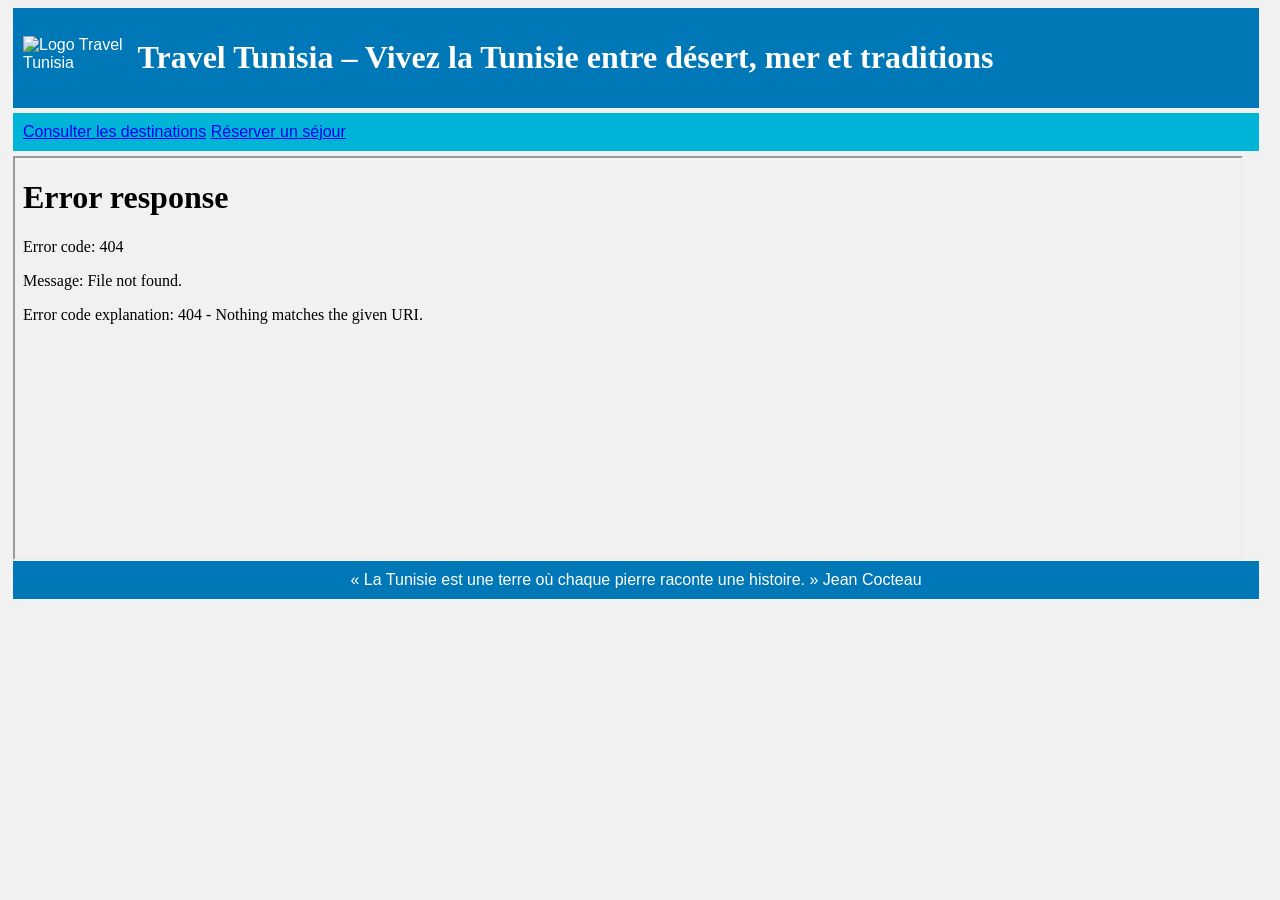
==== index.html @ 93fa7b64 "Initial commit" ====
<!DOCTYPE html>
<html lang="fr">
<head>
    <meta charset="UTF-8">
    <title>Travel Tunisia</title>
    <link rel="stylesheet" href="mesStyles.css">
</head>

<body>

    <header>
        <img src="logo.png" alt="Logo Travel Tunisia"> <h1>Travel Tunisia – Vivez la Tunisie entre désert, mer et traditions</h1> </header>

    <nav>
        <a href="destinations.html" target="contenu">Consulter les destinations</a> 
        <a href="sejour.php" target="contenu">Réserver un séjour</a> </nav>

    <main>
        <iframe src="destinations.html" name="contenu" width="100%" height="600px"></iframe>
    </main>

    <footer>
        « La Tunisie est une terre où chaque pierre raconte une histoire. » Jean Cocteau </footer>

</body>
</html>
---- mesStyles.css ----
body {
  font-family: "Segoe UI", Arial, sans-serif;
  color: #333333;          /* Texte sombre */
  background-color: #f1f1f1; /* Fond clair */
}

header {
  width: 97%;
  margin: 5px;
  background-color: #0077b6;   /* Bleu principal */
  color: white;
  padding: 10px;
}

header img {
  width: 100px;
  margin-right: 10px;
  display: inline-block;
}

header h1 {
	font-family: cursive;
  margin-right: 10px;
  display: inline-block;
}

nav {
  width: 97%;
  margin: 5px;
  background-color: #00b4d8;   /* Bleu clair */
  padding: 10px;
}

main {
  width: 97%;
  margin: 5px;
  height: 400px;
  margin-left: 5px;
}

main iframe {
  width: 100%;
	height: 400px;
}

footer {
  width: 97%;
  margin: 5px;
  background-color: #0077b6;   /* Bleu principal */
  color: white;
  padding: 10px;
  text-align: center;
}
label{
			display: inline-block;
			width: 250px; 
			font-weight: bold;
			margin-bottom: 10px;
		}
		fieldset{
			width: 80%;
		}
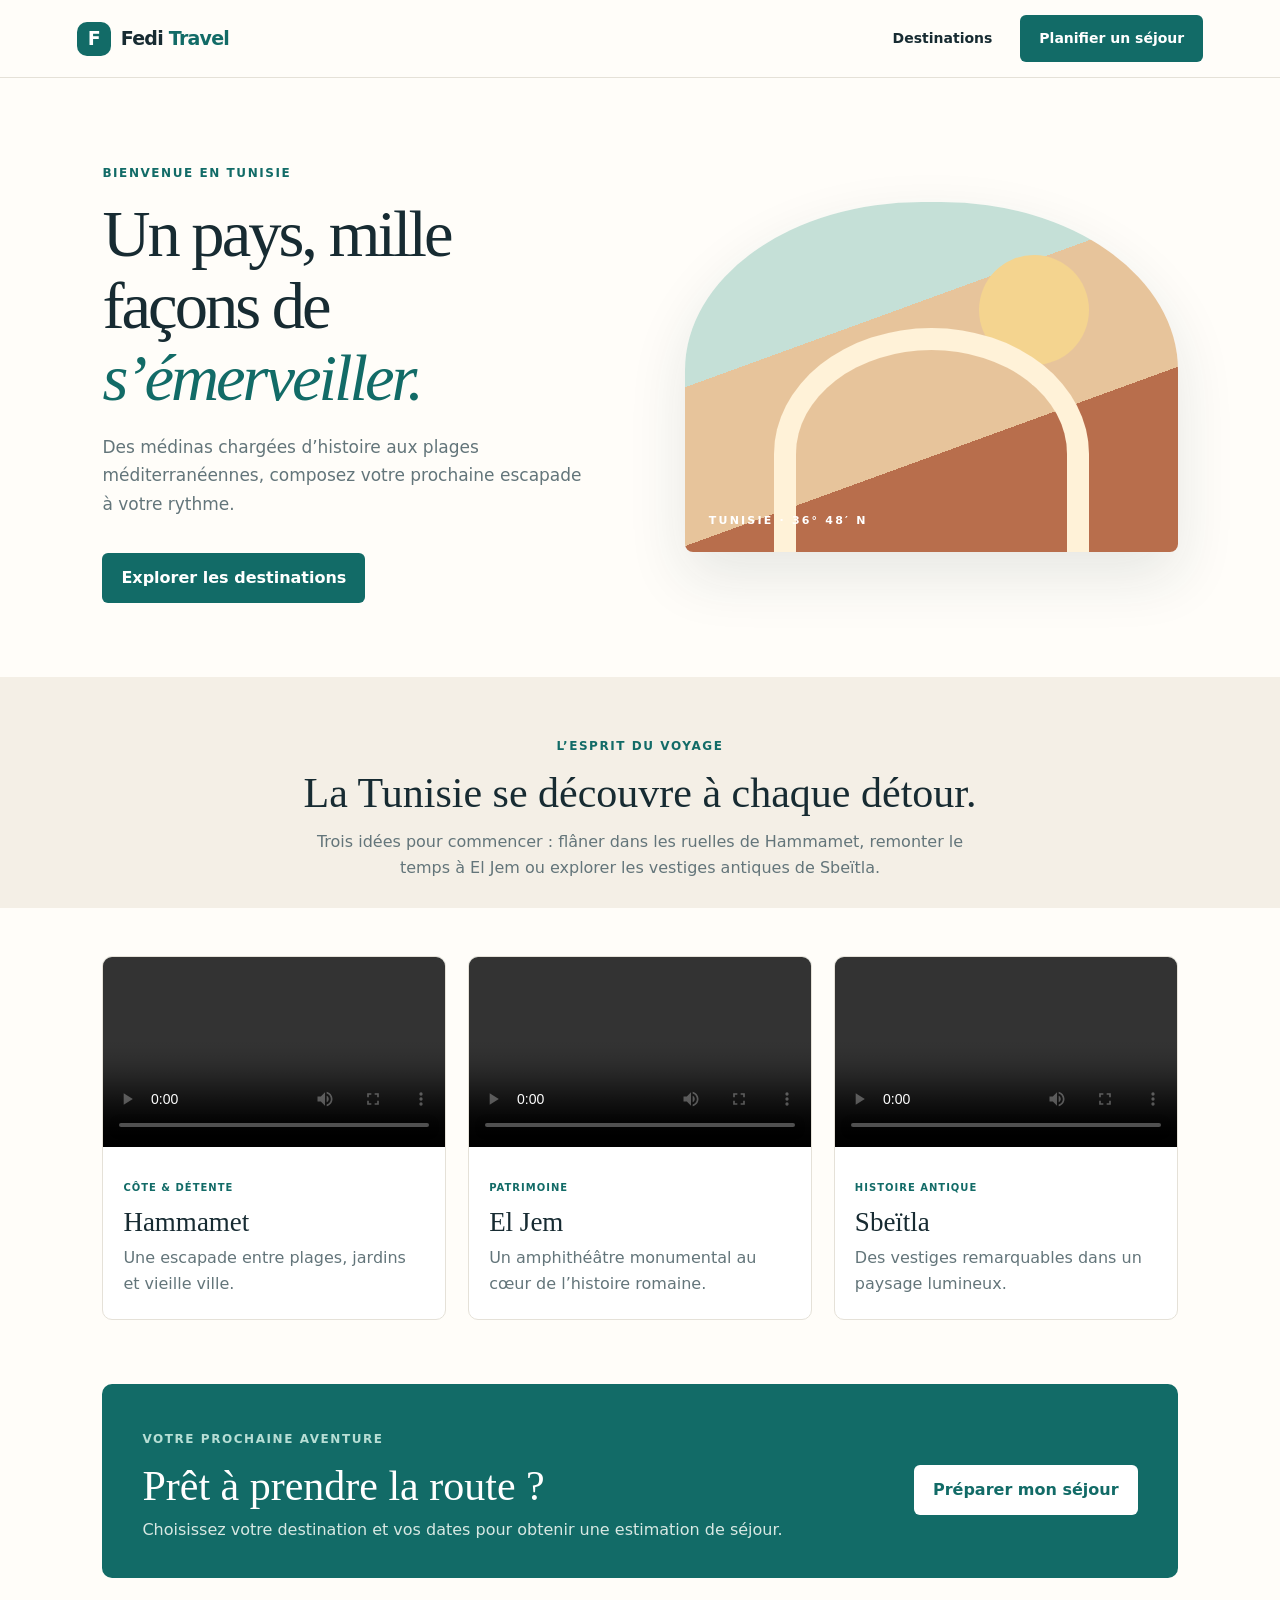
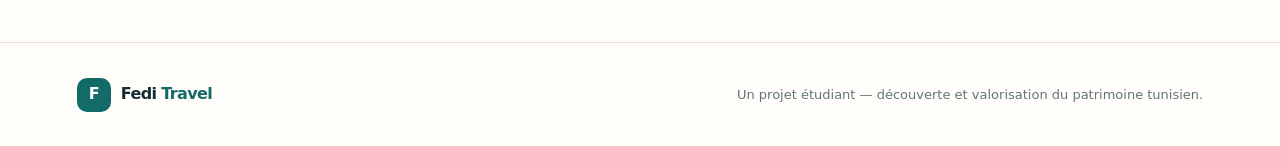
==== commit 66804f13: "Build responsive Fedi Travel website and working demo booking flow" ====
--- a/index.html
+++ b/index.html
@@ -1,26 +1,21 @@
-<!DOCTYPE html>
+<!doctype html>
 <html lang="fr">
 <head>
-    <meta charset="UTF-8">
-    <title>Travel Tunisia</title>
-    <link rel="stylesheet" href="mesStyles.css">
+  <meta charset="utf-8"><meta name="viewport" content="width=device-width, initial-scale=1">
+  <meta name="description" content="Découvrez la Tunisie autrement : destinations, patrimoine et séjours sur mesure.">
+  <title>Fedi Travel — Explorez la Tunisie</title><link rel="stylesheet" href="mesStyles.css">
 </head>
-
 <body>
-
-    <header>
-        <img src="logo.png" alt="Logo Travel Tunisia"> <h1>Travel Tunisia – Vivez la Tunisie entre désert, mer et traditions</h1> </header>
-
-    <nav>
-        <a href="destinations.html" target="contenu">Consulter les destinations</a> 
-        <a href="sejour.php" target="contenu">Réserver un séjour</a> </nav>
-
-    <main>
-        <iframe src="destinations.html" name="contenu" width="100%" height="600px"></iframe>
-    </main>
-
-    <footer>
-        « La Tunisie est une terre où chaque pierre raconte une histoire. » Jean Cocteau </footer>
-
-</body>
-</html>+<header class="site-header"><a class="brand" href="index.html"><span class="brand-mark">F</span><span>Fedi <b>Travel</b></span></a><nav aria-label="Navigation principale"><a href="destination.html">Destinations</a><a href="sejour.html" class="nav-cta">Planifier un séjour</a></nav></header>
+<main>
+<section class="hero"><div class="hero-copy"><p class="eyebrow">Bienvenue en Tunisie</p><h1>Un pays, mille façons de <em>s’émerveiller.</em></h1><p>Des médinas chargées d’histoire aux plages méditerranéennes, composez votre prochaine escapade à votre rythme.</p><a class="button" href="destination.html">Explorer les destinations</a></div><div class="hero-art" role="img" aria-label="Paysage tunisien, entre mer et désert"><div class="sun"></div><div class="arch"></div><span class="art-label">TUNISIE · 36° 48′ N</span></div></section>
+<section class="intro"><p class="eyebrow">L’esprit du voyage</p><h2>La Tunisie se découvre à chaque détour.</h2><p>Trois idées pour commencer : flâner dans les ruelles de Hammamet, remonter le temps à El Jem ou explorer les vestiges antiques de Sbeïtla.</p></section>
+<section class="destination-grid" aria-label="Destinations à découvrir">
+<article class="place-card"><video controls preload="metadata" playsinline><source src="ham.mp4" type="video/mp4">Votre navigateur ne prend pas en charge la vidéo.</video><div><span class="tag">Côte & détente</span><h3>Hammamet</h3><p>Une escapade entre plages, jardins et vieille ville.</p></div></article>
+<article class="place-card"><video controls preload="metadata" playsinline><source src="jam.mp4" type="video/mp4">Votre navigateur ne prend pas en charge la vidéo.</video><div><span class="tag">Patrimoine</span><h3>El Jem</h3><p>Un amphithéâtre monumental au cœur de l’histoire romaine.</p></div></article>
+<article class="place-card"><video controls preload="metadata" playsinline><source src="sbt.mp4" type="video/mp4">Votre navigateur ne prend pas en charge la vidéo.</video><div><span class="tag">Histoire antique</span><h3>Sbeïtla</h3><p>Des vestiges remarquables dans un paysage lumineux.</p></div></article>
+</section>
+<section class="callout"><div><p class="eyebrow">Votre prochaine aventure</p><h2>Prêt à prendre la route ?</h2><p>Choisissez votre destination et vos dates pour obtenir une estimation de séjour.</p></div><a class="button button-light" href="sejour.html">Préparer mon séjour</a></section>
+</main>
+<footer><a class="brand brand-footer" href="index.html"><span class="brand-mark">F</span><span>Fedi <b>Travel</b></span></a><p>Un projet étudiant — découverte et valorisation du patrimoine tunisien.</p></footer>
+</body></html>
--- a/mesStyles.css
+++ b/mesStyles.css
@@ -1,63 +1 @@
-body {
-  font-family: "Segoe UI", Arial, sans-serif;
-  color: #333333;          /* Texte sombre */
-  background-color: #f1f1f1; /* Fond clair */
-}
-
-header {
-  width: 97%;
-  margin: 5px;
-  background-color: #0077b6;   /* Bleu principal */
-  color: white;
-  padding: 10px;
-}
-
-header img {
-  width: 100px;
-  margin-right: 10px;
-  display: inline-block;
-}
-
-header h1 {
-	font-family: cursive;
-  margin-right: 10px;
-  display: inline-block;
-}
-
-nav {
-  width: 97%;
-  margin: 5px;
-  background-color: #00b4d8;   /* Bleu clair */
-  padding: 10px;
-}
-
-main {
-  width: 97%;
-  margin: 5px;
-  height: 400px;
-  margin-left: 5px;
-}
-
-main iframe {
-  width: 100%;
-	height: 400px;
-}
-
-footer {
-  width: 97%;
-  margin: 5px;
-  background-color: #0077b6;   /* Bleu principal */
-  color: white;
-  padding: 10px;
-  text-align: center;
-}
-label{
-			display: inline-block;
-			width: 250px; 
-			font-weight: bold;
-			margin-bottom: 10px;
-		}
-		fieldset{
-			width: 80%;
-		}
-    +:root{--ink:#172b32;--muted:#63757a;--teal:#126b67;--sand:#f4efe6;--paper:#fffdf9;--line:#e5e1d8;--accent:#d98255}*{box-sizing:border-box}body{margin:0;background:var(--paper);color:var(--ink);font:16px/1.65 Inter,ui-sans-serif,system-ui,-apple-system,"Segoe UI",sans-serif}a{color:inherit;text-decoration:none}.site-header{height:78px;padding:0 max(6vw,24px);display:flex;align-items:center;justify-content:space-between;border-bottom:1px solid var(--line);background:#fffdf9}.brand{display:flex;gap:10px;align-items:center;font-size:19px;font-weight:700;letter-spacing:-.04em}.brand b{color:var(--teal)}.brand-mark{display:grid;place-items:center;width:34px;height:34px;background:var(--teal);color:white;border-radius:10px;font-weight:800}.site-header nav{display:flex;align-items:center;gap:28px;font-size:14px;font-weight:650}.nav-cta,.button{background:var(--teal);color:white;padding:12px 19px;border-radius:6px}.hero{padding:74px max(8vw,24px);display:grid;grid-template-columns:1fr 1fr;gap:7vw;align-items:center;min-height:510px}.hero-copy{max-width:560px}.eyebrow,.tag{color:var(--teal);font-size:12px;font-weight:800;letter-spacing:.13em;text-transform:uppercase}.hero h1,.page-main h1{font-family:Georgia,serif;font-weight:500;font-size:clamp(42px,5.2vw,68px);line-height:1.08;letter-spacing:-.045em;margin:14px 0 20px}.hero h1 em{color:var(--teal);font-weight:400}.hero-copy>p:not(.eyebrow),.lead{color:var(--muted);max-width:540px;font-size:17px}.button{display:inline-block;margin-top:18px;border:0;font:inherit;font-weight:700;cursor:pointer}.hero-art{height:350px;position:relative;overflow:hidden;border-radius:48% 48% 8px 8px;background:linear-gradient(160deg,#c5e0d7 0 35%,#e7c49b 35% 65%,#b86e4c 65%);box-shadow:0 24px 60px #183b351c}.sun{position:absolute;width:110px;height:110px;border-radius:50%;background:#f4d48f;right:18%;top:15%}.arch{position:absolute;left:18%;bottom:-8%;width:64%;height:72%;border:22px solid #fff2d8;border-bottom:0;border-radius:50% 50% 0 0}.art-label{position:absolute;bottom:22px;left:24px;color:#fff;font-size:11px;letter-spacing:.2em;font-weight:800}.intro{text-align:center;padding:48px 24px 26px;background:var(--sand)}.intro h2,.callout h2{font:500 clamp(28px,3.5vw,42px)/1.15 Georgia,serif;margin:8px auto 12px}.intro>p:last-child{max-width:680px;margin:0 auto;color:var(--muted)}.destination-grid{display:grid;grid-template-columns:repeat(3,1fr);gap:22px;padding:48px max(8vw,24px) 64px}.place-card{border:1px solid var(--line);border-radius:10px;overflow:hidden;background:white}.place-card video{width:100%;height:190px;object-fit:cover;background:#d9e6df}.place-card>div{padding:18px 20px 22px}.place-card h3{font:500 27px Georgia,serif;margin:7px 0}.place-card p{color:var(--muted);margin:0}.tag{font-size:10px;letter-spacing:.1em}.callout{margin:0 max(8vw,24px) 64px;padding:34px 40px;border-radius:10px;background:var(--teal);color:white;display:flex;justify-content:space-between;align-items:center;gap:24px}.callout .eyebrow{color:#b7ded5}.callout h2{margin:7px 0}.callout p:last-child{margin:0;color:#d8e8e3}.button-light{background:white;color:var(--teal);white-space:nowrap}.page-main{max-width:1050px;margin:0 auto;padding:64px 24px 80px}.page-main h1{font-size:clamp(38px,5vw,58px);max-width:800px}.destination-list{display:grid;gap:24px;margin:40px 0}.destination-detail{display:grid;grid-template-columns:1fr 1fr;gap:30px;align-items:center;padding:22px;border:1px solid var(--line);border-radius:10px;background:white}.destination-detail video{width:100%;aspect-ratio:16/10;object-fit:cover;background:#d9e6df;border-radius:6px}.destination-detail h2{font:500 32px Georgia,serif;margin:8px 0}.destination-detail p{color:var(--muted)}.text-link{color:var(--teal);font-weight:750}.booking-layout{display:grid;grid-template-columns:.9fr 1.1fr;gap:8vw;align-items:start}.notice{padding:16px 18px;background:var(--sand);border-left:3px solid var(--accent);font-size:14px;color:var(--muted);margin-top:28px}.notice strong{color:var(--ink)}.booking-form{padding:28px;border:1px solid var(--line);border-radius:10px;background:white;box-shadow:0 16px 45px #183b350c}.booking-form label{display:block;font-size:13px;font-weight:750;margin:14px 0 6px}.booking-form input,.booking-form select{width:100%;min-height:46px;padding:10px 12px;border:1px solid #cfd8d4;border-radius:5px;font:inherit;background:white;color:var(--ink)}.form-row{display:grid;grid-template-columns:1fr 1fr;gap:14px}.estimate{margin:24px 0 8px;padding:17px;background:var(--sand);display:grid;gap:4px}.estimate span,.estimate small{color:var(--muted);font-size:12px}.estimate strong{font:500 30px Georgia,serif;color:var(--teal)}.booking-form .button{width:100%;margin-top:10px}.form-message{color:var(--teal);font-size:14px;font-weight:650}footer{padding:28px max(6vw,24px);border-top:1px solid var(--line);display:flex;align-items:center;justify-content:space-between;gap:20px}footer p{font-size:13px;color:var(--muted)}.brand-footer{font-size:16px}@media(max-width:760px){.site-header{height:auto;min-height:70px;padding:14px 20px}.site-header nav{gap:12px;font-size:12px}.nav-cta{padding:9px 11px}.hero{grid-template-columns:1fr;padding:52px 24px;gap:34px}.hero-art{height:250px}.destination-grid{grid-template-columns:1fr;padding:30px 24px 48px}.callout{margin:0 24px 48px;padding:25px;display:block}.callout .button{margin-top:20px}.destination-detail,.booking-layout{grid-template-columns:1fr}.destination-detail{gap:18px;padding:15px}.page-main{padding:44px 20px 60px}footer{display:block}footer p{margin-bottom:0}}@media(prefers-reduced-motion:reduce){*{scroll-behavior:auto!important;transition:none!important}}
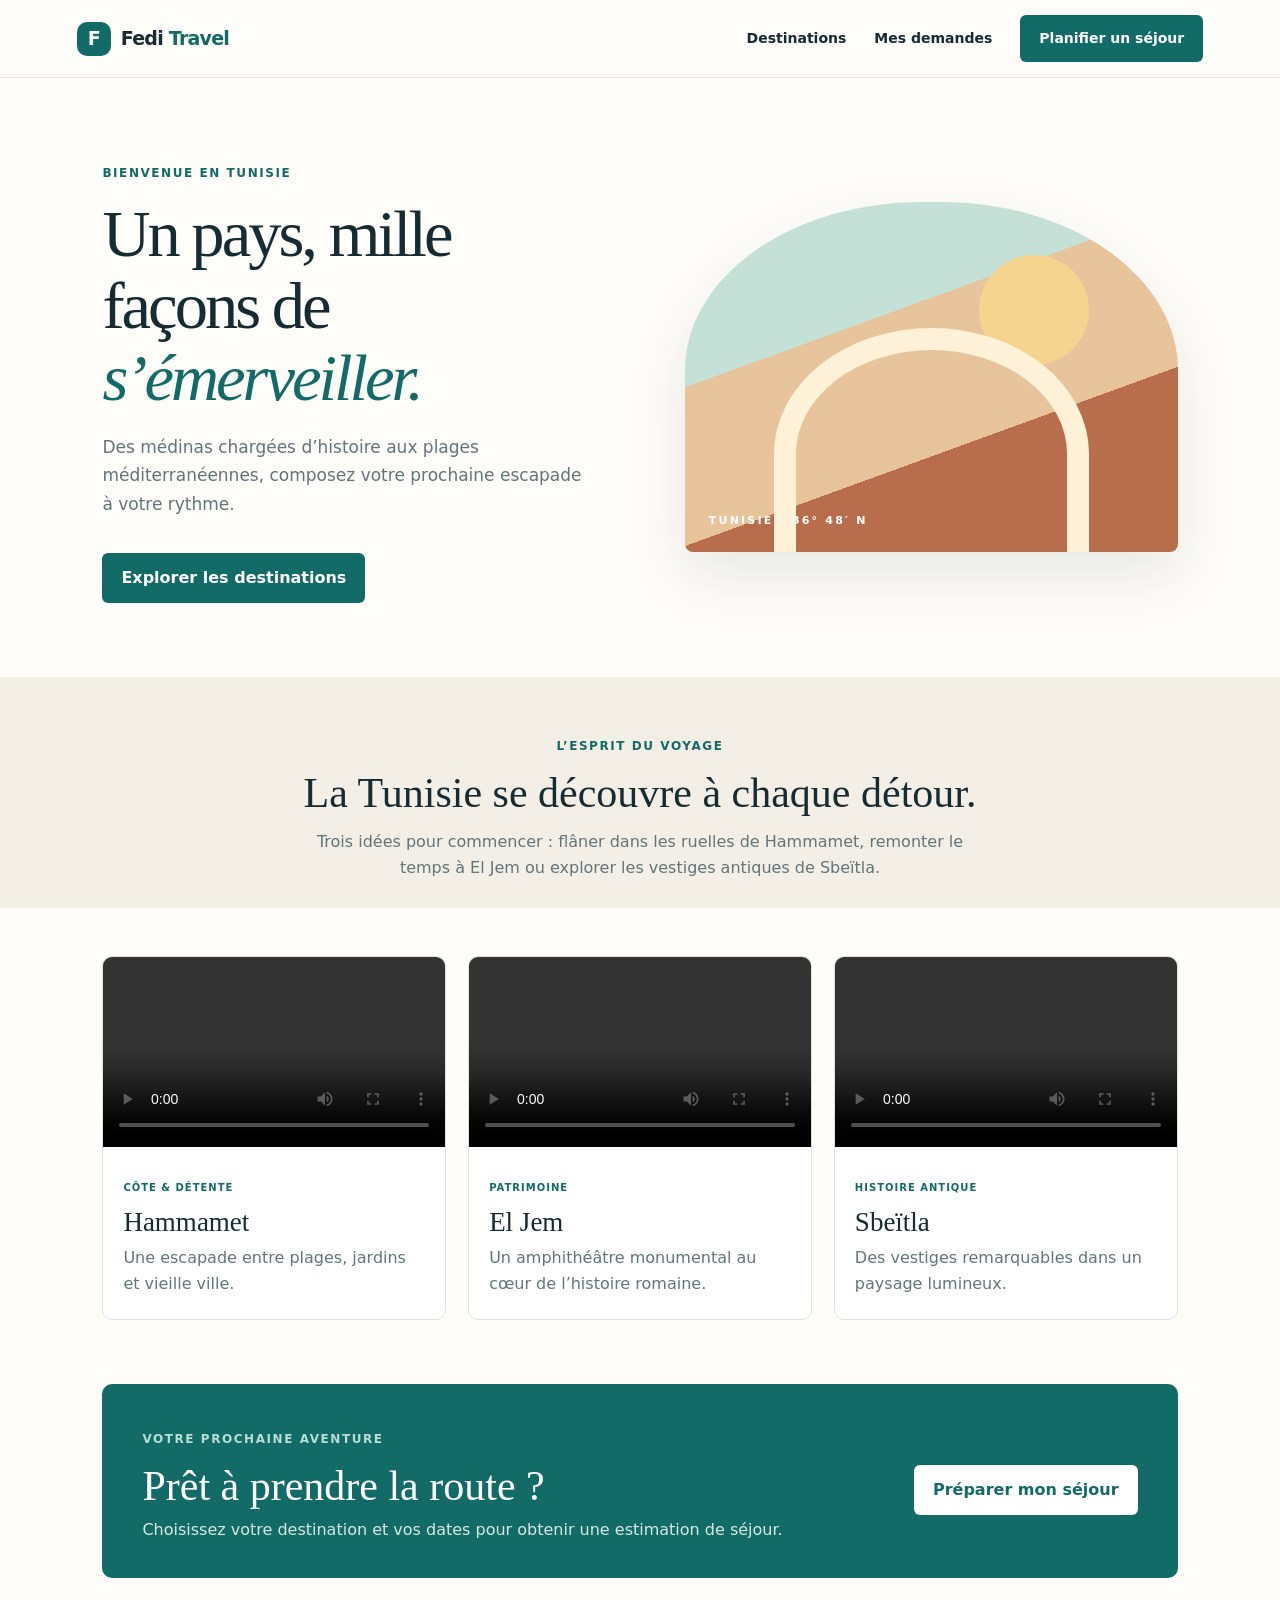
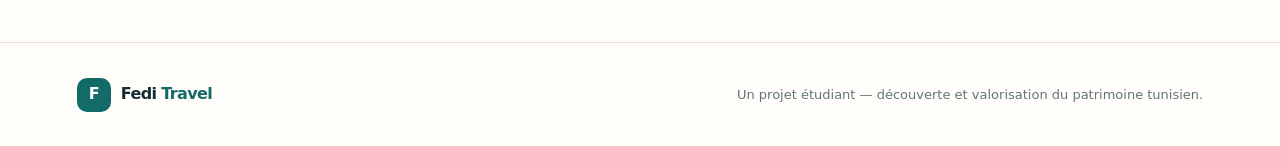
==== commit 35e42a06: "Add trip-request history navigation" ====
--- a/index.html
+++ b/index.html
@@ -6,7 +6,7 @@
   <title>Fedi Travel — Explorez la Tunisie</title><link rel="stylesheet" href="mesStyles.css">
 </head>
 <body>
-<header class="site-header"><a class="brand" href="index.html"><span class="brand-mark">F</span><span>Fedi <b>Travel</b></span></a><nav aria-label="Navigation principale"><a href="destination.html">Destinations</a><a href="sejour.html" class="nav-cta">Planifier un séjour</a></nav></header>
+<header class="site-header"><a class="brand" href="index.html"><span class="brand-mark">F</span><span>Fedi <b>Travel</b></span></a><nav aria-label="Navigation principale"><a href="destination.html">Destinations</a><a href="demandes.html">Mes demandes</a><a href="sejour.html" class="nav-cta">Planifier un séjour</a></nav></header>
 <main>
 <section class="hero"><div class="hero-copy"><p class="eyebrow">Bienvenue en Tunisie</p><h1>Un pays, mille façons de <em>s’émerveiller.</em></h1><p>Des médinas chargées d’histoire aux plages méditerranéennes, composez votre prochaine escapade à votre rythme.</p><a class="button" href="destination.html">Explorer les destinations</a></div><div class="hero-art" role="img" aria-label="Paysage tunisien, entre mer et désert"><div class="sun"></div><div class="arch"></div><span class="art-label">TUNISIE · 36° 48′ N</span></div></section>
 <section class="intro"><p class="eyebrow">L’esprit du voyage</p><h2>La Tunisie se découvre à chaque détour.</h2><p>Trois idées pour commencer : flâner dans les ruelles de Hammamet, remonter le temps à El Jem ou explorer les vestiges antiques de Sbeïtla.</p></section>
